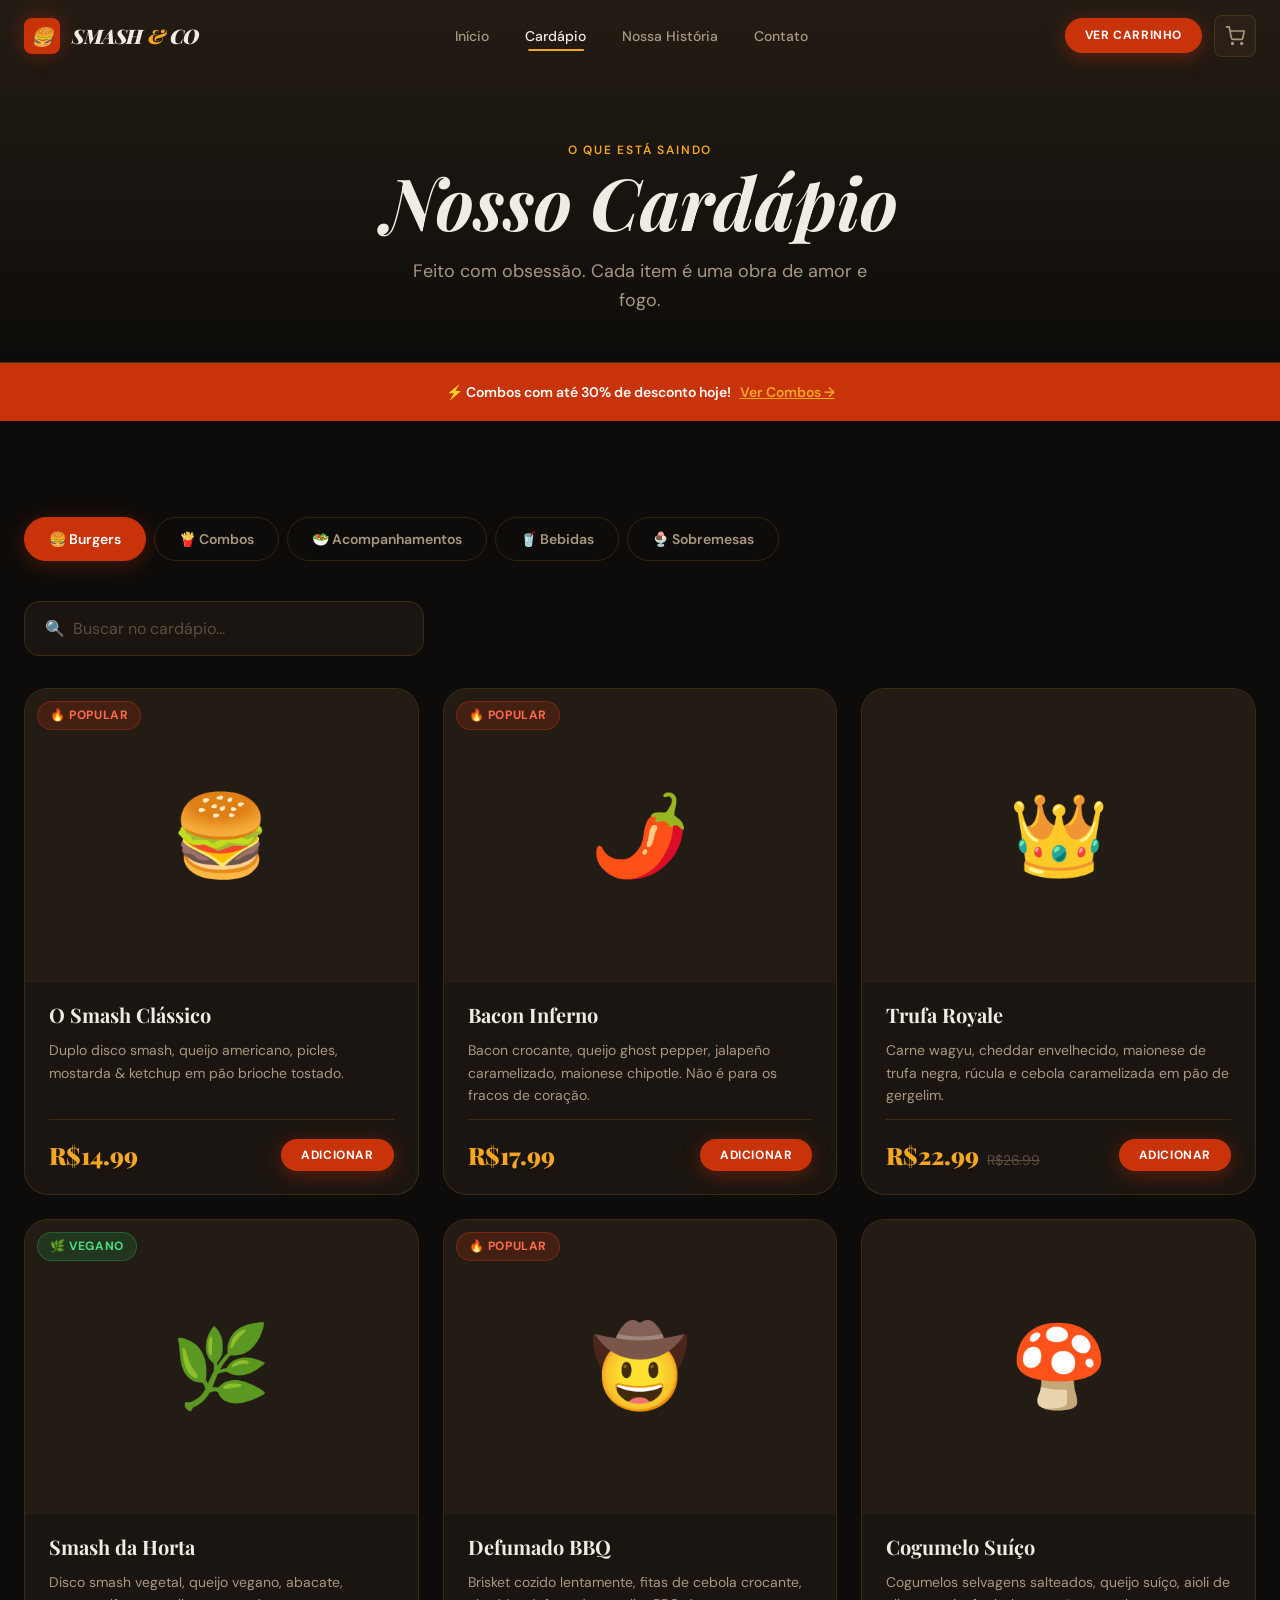
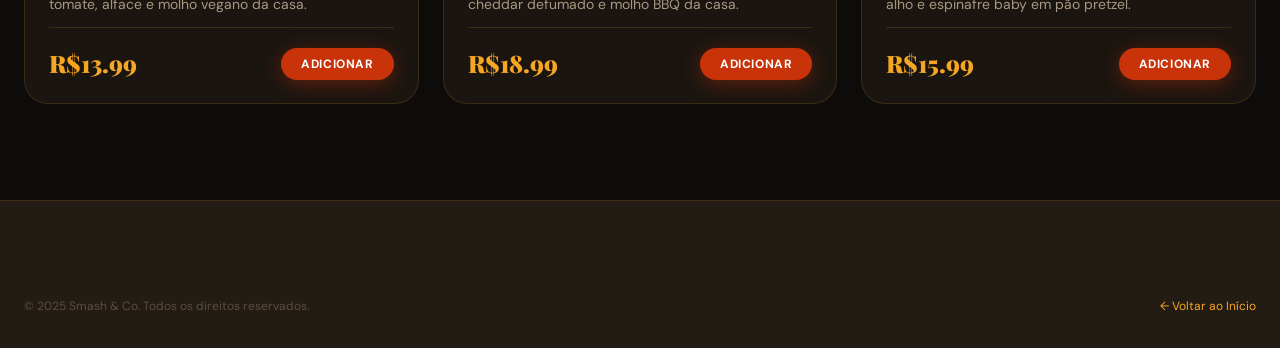
==== menu.html @ de210066 "Auto-deploy: Smash & Co Website" ====
<!DOCTYPE html>
<html lang="pt-BR">
<head>
  <meta charset="UTF-8"/>
  <meta name="viewport" content="width=device-width, initial-scale=1.0"/>
  <title>Cardápio — Smash & Co</title>
  <meta name="description" content="Explore nosso cardápio de hambúrgueres smash artesanais, combos, acompanhamentos, bebidas e sobremesas."/>
  <link rel="preconnect" href="https://fonts.googleapis.com"/>
  <link rel="preconnect" href="https://fonts.gstatic.com" crossorigin/>
  <link href="https://fonts.googleapis.com/css2?family=Playfair+Display:ital,wght@0,700;0,900;1,700;1,900&family=DM+Sans:wght@400;500;600;700&display=swap" rel="stylesheet"/>
  <link rel="stylesheet" href="css/tokens.css"/>
  <link rel="stylesheet" href="css/global.css"/>
  <link rel="stylesheet" href="css/navbar.css"/>
  <link rel="stylesheet" href="css/components.css"/>
</head>
<body>

<nav class="navbar navbar--transparent">
  <div class="container">
    <div class="navbar__inner">
      <a href="index.html" class="navbar__logo">
        <div class="navbar__logo-icon">🍔</div>
        <span>SMASH&nbsp;<em style="color:var(--color-accent);">&</em>&nbsp;CO</span>
      </a>
      <ul class="navbar__links">
        <li><a href="index.html"         class="navbar__link">Início</a></li>
        <li><a href="menu.html"          class="navbar__link active">Cardápio</a></li>
        <li><a href="pages/about.html"   class="navbar__link">Nossa História</a></li>
        <li><a href="pages/contact.html" class="navbar__link">Contato</a></li>
      </ul>
      <div class="navbar__actions">
        <a href="pages/cart.html" class="btn btn--primary btn--sm">Ver Carrinho</a>
        <button class="navbar__cart" aria-label="Carrinho" onclick="location.href='pages/cart.html'">
          <svg width="20" height="20" viewBox="0 0 24 24" fill="none" stroke="currentColor" stroke-width="2">
            <circle cx="9" cy="21" r="1"/><circle cx="20" cy="21" r="1"/>
            <path d="M1 1h4l2.68 13.39a2 2 0 0 0 2 1.61h9.72a2 2 0 0 0 2-1.61L23 6H6"/>
          </svg>
          <span class="navbar__cart-count">0</span>
        </button>
        <button class="navbar__menu-toggle" aria-label="Abrir menu"><span></span><span></span><span></span></button>
      </div>
    </div>
  </div>
</nav>
<div class="navbar__mobile-menu">
  <a href="index.html"         class="navbar__mobile-link">Início</a>
  <a href="menu.html"          class="navbar__mobile-link">Cardápio</a>
  <a href="pages/about.html"   class="navbar__mobile-link">Nossa História</a>
  <a href="pages/contact.html" class="navbar__mobile-link">Contato</a>
  <div class="navbar__mobile-cta"><a href="pages/cart.html" class="btn btn--primary btn--lg" style="width:100%;justify-content:center;">Ver Carrinho →</a></div>
</div>

<header class="page-header">
  <div class="container">
    <span class="text-label">O que está saindo</span>
    <h1 class="page-header__title">Nosso <em>Cardápio</em></h1>
    <p class="page-header__desc">Feito com obsessão. Cada item é uma obra de amor e fogo.</p>
  </div>
</header>

<div style="background:var(--color-primary);padding:var(--space-4) 0;text-align:center;">
  <div class="container">
    <span style="font-size:var(--text-sm);font-weight:600;color:#fff;">
      ⚡ Combos com até 30% de desconto hoje! &nbsp;
      <a href="#combos" style="color:var(--color-accent);text-decoration:underline;">Ver Combos →</a>
    </span>
  </div>
</div>

<main>
<section class="section">
  <div class="container">
    <div class="menu-tabs reveal" id="abas-categoria"></div>
    <div class="reveal" style="margin-bottom:var(--space-8);max-width:400px;">
      <input type="search" class="form-input" id="busca-cardapio" placeholder="🔍  Buscar no cardápio..." aria-label="Buscar item" oninput="filtrarBusca(this.value)"/>
    </div>
    <div class="grid grid-3" id="grade-cardapio"></div>
    <div id="sem-resultado" style="display:none;text-align:center;padding:var(--space-24) 0;">
      <div style="font-size:60px;margin-bottom:var(--space-4);">🔍</div>
      <h3 style="font-family:var(--font-display);font-size:var(--text-2xl);margin-bottom:var(--space-3);">Nenhum resultado encontrado</h3>
      <p style="color:var(--color-text-muted);">Tente outra busca ou explore outra categoria.</p>
    </div>
  </div>
</section>
</main>

<footer class="footer">
  <div class="container">
    <div class="footer__bottom" style="padding-block:var(--space-8);">
      <span>© 2025 Smash & Co. Todos os direitos reservados.</span>
      <a href="index.html" style="color:var(--color-accent);">← Voltar ao Início</a>
    </div>
  </div>
</footer>

<script src="js/app.js"></script>
<script>
let categoriaAtiva = "burgers";

document.addEventListener("DOMContentLoaded", () => {
  renderAbas();
  renderItens("burgers");
  const hash = window.location.hash.replace("#", "");
  if (hash && MENU_DATA.categories.find(c => c.id === hash)) setCategoria(hash);
});

function renderAbas() {
  const el = document.getElementById("abas-categoria");
  el.innerHTML = MENU_DATA.categories.map(cat => `
    <button class="menu-tab ${cat.id === categoriaAtiva ? 'active' : ''}" onclick="setCategoria('${cat.id}')" role="tab" aria-selected="${cat.id === categoriaAtiva}">
      ${cat.icon} ${cat.label}
    </button>
  `).join("");
}

function setCategoria(id) {
  categoriaAtiva = id;
  renderAbas();
  document.getElementById("busca-cardapio").value = "";
  renderItens(id);
  history.replaceState(null, null, `#${id}`);
}

function renderItens(categoria, busca = "") {
  const grade = document.getElementById("grade-cardapio");
  const vazio = document.getElementById("sem-resultado");
  let itens = MENU_DATA.items.filter(i => i.category === categoria);
  if (busca) {
    const q = busca.toLowerCase();
    itens = MENU_DATA.items.filter(i => i.name.toLowerCase().includes(q) || (i.description || "").toLowerCase().includes(q));
  }
  if (itens.length === 0) { grade.innerHTML = ""; vazio.style.display = "block"; }
  else { vazio.style.display = "none"; grade.innerHTML = itens.map(renderProductCard).join(""); document.querySelectorAll(".reveal:not(.visible)").forEach(el => setTimeout(() => el.classList.add("visible"), 50)); }
}

function filtrarBusca(valor) {
  if (valor) {
    const q = valor.toLowerCase();
    const itens = MENU_DATA.items.filter(i => i.name.toLowerCase().includes(q) || (i.description || "").toLowerCase().includes(q));
    const grade = document.getElementById("grade-cardapio");
    const vazio = document.getElementById("sem-resultado");
    if (itens.length === 0) { grade.innerHTML = ""; vazio.style.display = "block"; }
    else { vazio.style.display = "none"; grade.innerHTML = itens.map(renderProductCard).join(""); }
  } else { renderItens(categoriaAtiva); }
}
</script>
</body>
</html>
---- css/tokens.css ----
/* ============================================================
   DESIGN TOKENS — Edit here to rebrand for any food business
   ============================================================ */
:root {
  /* Brand Colors */
  --color-primary:     #C8330A;   /* Chili Red */
  --color-primary-dark:#9E2808;
  --color-accent:      #F5A623;   /* Golden Yellow */
  --color-accent-dark: #D4871A;
  --color-bg:          #0E0C0A;   /* Near Black */
  --color-bg-2:        #1A1510;   /* Card BG */
  --color-bg-3:        #231C14;   /* Section Alt */
  --color-surface:     #2A2018;   /* Elevated */
  --color-text:        #F0EBE3;   /* Warm White */
  --color-text-muted:  #A89880;
  --color-text-faint:  #5C4E3E;
  --color-border:      rgba(245,166,35,0.15);
  --color-border-hover:rgba(245,166,35,0.4);

  /* Typography */
  --font-display: 'Playfair Display', 'Georgia', serif;
  --font-body:    'DM Sans', 'Helvetica Neue', sans-serif;
  --font-mono:    'DM Mono', monospace;

  /* Scale */
  --text-xs:   0.75rem;
  --text-sm:   0.875rem;
  --text-base: 1rem;
  --text-lg:   1.125rem;
  --text-xl:   1.25rem;
  --text-2xl:  1.5rem;
  --text-3xl:  1.875rem;
  --text-4xl:  2.25rem;
  --text-5xl:  3rem;
  --text-6xl:  3.75rem;
  --text-7xl:  4.5rem;
  --text-8xl:  6rem;

  /* Spacing */
  --space-1:  0.25rem;
  --space-2:  0.5rem;
  --space-3:  0.75rem;
  --space-4:  1rem;
  --space-5:  1.25rem;
  --space-6:  1.5rem;
  --space-8:  2rem;
  --space-10: 2.5rem;
  --space-12: 3rem;
  --space-16: 4rem;
  --space-20: 5rem;
  --space-24: 6rem;
  --space-32: 8rem;

  /* Radius */
  --radius-sm:   4px;
  --radius-md:   8px;
  --radius-lg:   16px;
  --radius-xl:   24px;
  --radius-full: 9999px;

  /* Shadows */
  --shadow-glow:   0 0 40px rgba(200,51,10,0.3);
  --shadow-accent: 0 0 30px rgba(245,166,35,0.2);
  --shadow-card:   0 8px 40px rgba(0,0,0,0.5);
  --shadow-lg:     0 20px 60px rgba(0,0,0,0.6);

  /* Transitions */
  --ease-out:    cubic-bezier(0.16, 1, 0.3, 1);
  --ease-in-out: cubic-bezier(0.4, 0, 0.2, 1);
  --duration-fast:   150ms;
  --duration-base:   300ms;
  --duration-slow:   500ms;
  --duration-slower: 800ms;

  /* Layout */
  --max-width:    1280px;
  --nav-height:   72px;
  --section-pad:  var(--space-24);
}

/* ============================================================
   BUSINESS CONFIG — Change these for a different restaurant
   ============================================================
   --brand-name: "FLAME & CO";
   --brand-tagline: "Fired up since 1987";
   etc. (used via JS data-config attribute)
*/
---- css/global.css ----
/* ============================================================
   RESET & BASE
   ============================================================ */
*, *::before, *::after {
  box-sizing: border-box;
  margin: 0;
  padding: 0;
}

html {
  font-size: 16px;
  scroll-behavior: smooth;
  -webkit-font-smoothing: antialiased;
  -moz-osx-font-smoothing: grayscale;
}

body {
  font-family: var(--font-body);
  background-color: var(--color-bg);
  color: var(--color-text);
  line-height: 1.6;
  overflow-x: hidden;
}

img {
  max-width: 100%;
  height: auto;
  display: block;
}

a {
  color: inherit;
  text-decoration: none;
}

ul, ol { list-style: none; }

button {
  font-family: inherit;
  cursor: pointer;
  border: none;
  background: none;
}

input, textarea, select {
  font-family: inherit;
  font-size: inherit;
}

h1, h2, h3, h4, h5, h6 {
  font-family: var(--font-display);
  line-height: 1.1;
  font-weight: 700;
}

/* ============================================================
   TYPOGRAPHY UTILITIES
   ============================================================ */
.text-display {
  font-family: var(--font-display);
  font-style: italic;
}

.text-label {
  font-family: var(--font-body);
  font-size: var(--text-xs);
  font-weight: 600;
  letter-spacing: 0.15em;
  text-transform: uppercase;
  color: var(--color-accent);
}

.text-muted { color: var(--color-text-muted); }
.text-faint  { color: var(--color-text-faint); }
.text-primary { color: var(--color-primary); }
.text-accent  { color: var(--color-accent); }

/* ============================================================
   LAYOUT UTILITIES
   ============================================================ */
.container {
  width: 100%;
  max-width: var(--max-width);
  margin-inline: auto;
  padding-inline: var(--space-6);
}

.section {
  padding-block: var(--section-pad);
}

.section--alt {
  background-color: var(--color-bg-3);
}

.grid {
  display: grid;
  gap: var(--space-6);
}

.grid-2 { grid-template-columns: repeat(2, 1fr); }
.grid-3 { grid-template-columns: repeat(3, 1fr); }
.grid-4 { grid-template-columns: repeat(4, 1fr); }

.flex { display: flex; }
.flex-col { flex-direction: column; }
.items-center { align-items: center; }
.justify-between { justify-content: space-between; }
.justify-center { justify-content: center; }
.gap-4 { gap: var(--space-4); }
.gap-6 { gap: var(--space-6); }
.gap-8 { gap: var(--space-8); }

/* ============================================================
   BUTTONS — REUSABLE COMPONENT
   ============================================================ */
.btn {
  display: inline-flex;
  align-items: center;
  gap: var(--space-2);
  padding: var(--space-4) var(--space-8);
  border-radius: var(--radius-full);
  font-size: var(--text-sm);
  font-weight: 700;
  letter-spacing: 0.05em;
  text-transform: uppercase;
  transition: all var(--duration-base) var(--ease-out);
  position: relative;
  overflow: hidden;
  cursor: pointer;
  white-space: nowrap;
}

.btn::before {
  content: '';
  position: absolute;
  inset: 0;
  background: rgba(255,255,255,0.1);
  opacity: 0;
  transition: opacity var(--duration-fast);
}

.btn:hover::before { opacity: 1; }

.btn--primary {
  background: var(--color-primary);
  color: #fff;
  box-shadow: 0 4px 20px rgba(200,51,10,0.4);
}

.btn--primary:hover {
  background: var(--color-primary-dark);
  transform: translateY(-2px);
  box-shadow: 0 8px 30px rgba(200,51,10,0.5);
}

.btn--accent {
  background: var(--color-accent);
  color: var(--color-bg);
  box-shadow: 0 4px 20px rgba(245,166,35,0.3);
}

.btn--accent:hover {
  background: var(--color-accent-dark);
  transform: translateY(-2px);
}

.btn--outline {
  background: transparent;
  color: var(--color-text);
  border: 1.5px solid var(--color-border-hover);
}

.btn--outline:hover {
  border-color: var(--color-accent);
  color: var(--color-accent);
  transform: translateY(-2px);
}

.btn--ghost {
  background: transparent;
  color: var(--color-text-muted);
  padding-inline: var(--space-4);
}

.btn--ghost:hover { color: var(--color-text); }

.btn--sm {
  padding: var(--space-2) var(--space-5);
  font-size: var(--text-xs);
}

.btn--lg {
  padding: var(--space-5) var(--space-10);
  font-size: var(--text-base);
}

/* ============================================================
   BADGE / TAG COMPONENT
   ============================================================ */
.badge {
  display: inline-flex;
  align-items: center;
  gap: var(--space-1);
  padding: var(--space-1) var(--space-3);
  border-radius: var(--radius-full);
  font-size: var(--text-xs);
  font-weight: 700;
  letter-spacing: 0.05em;
  text-transform: uppercase;
}

.badge--hot {
  background: rgba(200,51,10,0.2);
  color: #FF6B4A;
  border: 1px solid rgba(200,51,10,0.4);
}

.badge--new {
  background: rgba(245,166,35,0.15);
  color: var(--color-accent);
  border: 1px solid rgba(245,166,35,0.3);
}

.badge--veg {
  background: rgba(34,197,94,0.15);
  color: #4ADE80;
  border: 1px solid rgba(34,197,94,0.3);
}

.badge--spicy {
  background: rgba(239,68,68,0.15);
  color: #F87171;
  border: 1px solid rgba(239,68,68,0.3);
}

/* ============================================================
   DIVIDER
   ============================================================ */
.divider {
  width: 60px;
  height: 3px;
  background: linear-gradient(90deg, var(--color-primary), var(--color-accent));
  border-radius: var(--radius-full);
  margin-block: var(--space-4);
}

.divider--center { margin-inline: auto; }

/* ============================================================
   SECTION HEADER UTILITY
   ============================================================ */
.section-header {
  margin-bottom: var(--space-12);
}

.section-header--center {
  text-align: center;
}

.section-header--center .divider { margin-inline: auto; }

.section-title {
  font-size: clamp(var(--text-3xl), 5vw, var(--text-5xl));
  color: var(--color-text);
  margin-bottom: var(--space-4);
}

.section-subtitle {
  font-size: var(--text-lg);
  color: var(--color-text-muted);
  max-width: 560px;
  line-height: 1.7;
}

.section-header--center .section-subtitle { margin-inline: auto; }

/* ============================================================
   CARD BASE — Extended in components
   ============================================================ */
.card {
  background: var(--color-bg-2);
  border: 1px solid var(--color-border);
  border-radius: var(--radius-xl);
  overflow: hidden;
  transition: all var(--duration-base) var(--ease-out);
}

.card:hover {
  border-color: var(--color-border-hover);
  box-shadow: var(--shadow-card);
  transform: translateY(-4px);
}

/* ============================================================
   NOISE TEXTURE OVERLAY
   ============================================================ */
.noise-overlay {
  position: relative;
}

.noise-overlay::after {
  content: '';
  position: absolute;
  inset: 0;
  opacity: 0.04;
  pointer-events: none;
  background-image: url("data:image/svg+xml,%3Csvg viewBox='0 0 256 256' xmlns='http://www.w3.org/2000/svg'%3E%3Cfilter id='n'%3E%3CfeTurbulence type='fractalNoise' baseFrequency='0.9' numOctaves='4'/%3E%3C/filter%3E%3Crect width='100%25' height='100%25' filter='url(%23n)'/%3E%3C/svg%3E");
  background-size: 256px;
}

/* ============================================================
   SCROLL ANIMATIONS
   ============================================================ */
.reveal {
  opacity: 0;
  transform: translateY(30px);
  transition: opacity var(--duration-slower) var(--ease-out),
              transform var(--duration-slower) var(--ease-out);
}

.reveal.visible {
  opacity: 1;
  transform: translateY(0);
}

.reveal-delay-1 { transition-delay: 100ms; }
.reveal-delay-2 { transition-delay: 200ms; }
.reveal-delay-3 { transition-delay: 300ms; }
.reveal-delay-4 { transition-delay: 400ms; }
.reveal-delay-5 { transition-delay: 500ms; }

/* ============================================================
   CUSTOM SCROLLBAR
   ============================================================ */
::-webkit-scrollbar { width: 6px; }
::-webkit-scrollbar-track { background: var(--color-bg); }
::-webkit-scrollbar-thumb {
  background: var(--color-primary);
  border-radius: 3px;
}

/* ============================================================
   SELECTION
   ============================================================ */
::selection {
  background: var(--color-primary);
  color: #fff;
}

/* ============================================================
   RESPONSIVE BREAKPOINTS
   ============================================================ */
@media (max-width: 1024px) {
  .grid-4 { grid-template-columns: repeat(2, 1fr); }
  .grid-3 { grid-template-columns: repeat(2, 1fr); }
}

@media (max-width: 768px) {
  :root { --section-pad: var(--space-16); }
  .grid-4,
  .grid-3,
  .grid-2 { grid-template-columns: 1fr; }
  .container { padding-inline: var(--space-4); }
}
---- css/navbar.css ----
/* ============================================================
   NAVBAR COMPONENT
   Reusable across all pages. Sticky with scroll effect.
   ============================================================ */

.navbar {
  position: fixed;
  top: 0;
  left: 0;
  right: 0;
  z-index: 1000;
  height: var(--nav-height);
  display: flex;
  align-items: center;
  transition: all var(--duration-base) var(--ease-out);
}

/* Transparent on top */
.navbar--transparent {
  background: transparent;
  border-bottom: 1px solid transparent;
}

/* Scrolled state */
.navbar--scrolled {
  background: rgba(14, 12, 10, 0.92);
  backdrop-filter: blur(20px);
  -webkit-backdrop-filter: blur(20px);
  border-bottom: 1px solid var(--color-border);
  box-shadow: 0 4px 30px rgba(0,0,0,0.3);
}

.navbar__inner {
  display: flex;
  align-items: center;
  justify-content: space-between;
  width: 100%;
}

/* Logo */
.navbar__logo {
  display: flex;
  align-items: center;
  gap: var(--space-3);
  font-family: var(--font-display);
  font-size: var(--text-xl);
  font-weight: 900;
  font-style: italic;
  letter-spacing: -0.02em;
  color: var(--color-text);
  transition: color var(--duration-fast);
}

.navbar__logo:hover { color: var(--color-accent); }

.navbar__logo-icon {
  width: 36px;
  height: 36px;
  background: var(--color-primary);
  border-radius: var(--radius-md);
  display: flex;
  align-items: center;
  justify-content: center;
  font-size: var(--text-lg);
  line-height: 1;
  box-shadow: 0 0 20px rgba(200,51,10,0.4);
}

/* Nav Links */
.navbar__links {
  display: flex;
  align-items: center;
  gap: var(--space-1);
}

.navbar__link {
  font-size: var(--text-sm);
  font-weight: 500;
  color: var(--color-text-muted);
  padding: var(--space-2) var(--space-4);
  border-radius: var(--radius-md);
  transition: all var(--duration-fast);
  position: relative;
}

.navbar__link::after {
  content: '';
  position: absolute;
  bottom: 2px;
  left: 50%;
  width: 0;
  height: 2px;
  background: var(--color-accent);
  border-radius: var(--radius-full);
  transform: translateX(-50%);
  transition: width var(--duration-base) var(--ease-out);
}

.navbar__link:hover,
.navbar__link.active {
  color: var(--color-text);
}

.navbar__link:hover::after,
.navbar__link.active::after {
  width: 60%;
}

/* Right Actions */
.navbar__actions {
  display: flex;
  align-items: center;
  gap: var(--space-3);
}

/* Cart Icon */
.navbar__cart {
  position: relative;
  width: 42px;
  height: 42px;
  border-radius: var(--radius-md);
  background: var(--color-surface);
  border: 1px solid var(--color-border);
  display: flex;
  align-items: center;
  justify-content: center;
  color: var(--color-text-muted);
  transition: all var(--duration-fast);
  cursor: pointer;
}

.navbar__cart:hover {
  border-color: var(--color-accent);
  color: var(--color-accent);
}

.navbar__cart-count {
  position: absolute;
  top: -6px;
  right: -6px;
  width: 18px;
  height: 18px;
  background: var(--color-primary);
  color: #fff;
  font-size: 10px;
  font-weight: 700;
  border-radius: var(--radius-full);
  display: flex;
  align-items: center;
  justify-content: center;
  border: 2px solid var(--color-bg);
  opacity: 0;
  transform: scale(0);
  transition: all var(--duration-base) var(--ease-out);
}

.navbar__cart-count.has-items {
  opacity: 1;
  transform: scale(1);
}

/* Hamburger Menu (Mobile) */
.navbar__menu-toggle {
  display: none;
  flex-direction: column;
  gap: 5px;
  width: 42px;
  height: 42px;
  align-items: center;
  justify-content: center;
  border-radius: var(--radius-md);
  background: var(--color-surface);
  border: 1px solid var(--color-border);
  cursor: pointer;
  transition: all var(--duration-fast);
}

.navbar__menu-toggle:hover { border-color: var(--color-accent); }

.navbar__menu-toggle span {
  display: block;
  width: 20px;
  height: 2px;
  background: var(--color-text);
  border-radius: 1px;
  transition: all var(--duration-base) var(--ease-out);
}

/* Hamburger → X */
.navbar__menu-toggle.open span:nth-child(1) {
  transform: translateY(7px) rotate(45deg);
}
.navbar__menu-toggle.open span:nth-child(2) { opacity: 0; }
.navbar__menu-toggle.open span:nth-child(3) {
  transform: translateY(-7px) rotate(-45deg);
}

/* Mobile Drawer */
.navbar__mobile-menu {
  position: fixed;
  top: var(--nav-height);
  left: 0;
  right: 0;
  bottom: 0;
  background: var(--color-bg);
  display: flex;
  flex-direction: column;
  padding: var(--space-8);
  gap: var(--space-2);
  transform: translateX(100%);
  transition: transform var(--duration-slow) var(--ease-out);
  z-index: 999;
  border-top: 1px solid var(--color-border);
}

.navbar__mobile-menu.open { transform: translateX(0); }

.navbar__mobile-link {
  font-family: var(--font-display);
  font-size: var(--text-3xl);
  font-style: italic;
  color: var(--color-text-muted);
  padding: var(--space-4) 0;
  border-bottom: 1px solid var(--color-border);
  transition: color var(--duration-fast);
}

.navbar__mobile-link:hover { color: var(--color-accent); }

.navbar__mobile-cta {
  margin-top: var(--space-8);
}

/* ============================================================
   RESPONSIVE
   ============================================================ */
@media (max-width: 900px) {
  .navbar__links { display: none; }
  .navbar__menu-toggle { display: flex; }
}

@media (max-width: 640px) {
  .navbar__actions .btn { display: none; }
}
---- css/components.css ----
/* ============================================================
   HERO SECTION
   ============================================================ */
.hero {
  min-height: 100vh;
  display: flex;
  align-items: center;
  position: relative;
  overflow: hidden;
  padding-top: var(--nav-height);
}

.hero__bg {
  position: absolute;
  inset: 0;
  background:
    radial-gradient(ellipse 60% 70% at 70% 50%, rgba(200,51,10,0.18) 0%, transparent 60%),
    radial-gradient(ellipse 40% 50% at 30% 80%, rgba(245,166,35,0.08) 0%, transparent 50%),
    var(--color-bg);
}

.hero__bg-pattern {
  position: absolute;
  inset: 0;
  background-image:
    linear-gradient(var(--color-border) 1px, transparent 1px),
    linear-gradient(90deg, var(--color-border) 1px, transparent 1px);
  background-size: 60px 60px;
  opacity: 0.3;
  mask-image: radial-gradient(ellipse at center, black 0%, transparent 70%);
}

.hero__content {
  position: relative;
  z-index: 2;
  max-width: 700px;
}

.hero__eyebrow {
  display: flex;
  align-items: center;
  gap: var(--space-3);
  margin-bottom: var(--space-6);
  opacity: 0;
  animation: fadeSlideUp 0.8s var(--ease-out) 0.1s forwards;
}

.hero__eyebrow-line {
  width: 40px;
  height: 2px;
  background: var(--color-accent);
}

.hero__title {
  font-size: clamp(var(--text-5xl), 9vw, var(--text-8xl));
  line-height: 1;
  letter-spacing: -0.02em;
  margin-bottom: var(--space-6);
  opacity: 0;
  animation: fadeSlideUp 0.8s var(--ease-out) 0.2s forwards;
}

.hero__title em {
  font-style: italic;
  color: var(--color-primary);
  display: block;
}

.hero__title span {
  display: block;
  color: var(--color-accent);
  -webkit-text-stroke: 1px var(--color-accent);
  color: transparent;
}

.hero__desc {
  font-size: var(--text-lg);
  color: var(--color-text-muted);
  max-width: 480px;
  line-height: 1.8;
  margin-bottom: var(--space-10);
  opacity: 0;
  animation: fadeSlideUp 0.8s var(--ease-out) 0.3s forwards;
}

.hero__actions {
  display: flex;
  flex-wrap: wrap;
  gap: var(--space-4);
  opacity: 0;
  animation: fadeSlideUp 0.8s var(--ease-out) 0.4s forwards;
}

.hero__stats {
  display: flex;
  gap: var(--space-10);
  margin-top: var(--space-16);
  padding-top: var(--space-10);
  border-top: 1px solid var(--color-border);
  opacity: 0;
  animation: fadeSlideUp 0.8s var(--ease-out) 0.5s forwards;
}

.hero__stat-number {
  font-family: var(--font-display);
  font-size: var(--text-4xl);
  font-weight: 900;
  color: var(--color-text);
  line-height: 1;
}

.hero__stat-number em { color: var(--color-accent); }

.hero__stat-label {
  font-size: var(--text-xs);
  color: var(--color-text-muted);
  text-transform: uppercase;
  letter-spacing: 0.1em;
  margin-top: var(--space-1);
}

/* Hero Image Area */
.hero__visual {
  position: absolute;
  right: -5%;
  top: 50%;
  transform: translateY(-50%);
  width: 55%;
  max-width: 700px;
  z-index: 1;
  opacity: 0;
  animation: heroImageIn 1.2s var(--ease-out) 0.3s forwards;
}

.hero__burger-img {
  width: 100%;
  border-radius: var(--radius-xl);
  filter: drop-shadow(0 40px 80px rgba(200,51,10,0.4));
}

.hero__float-card {
  position: absolute;
  background: rgba(26,21,16,0.9);
  backdrop-filter: blur(10px);
  border: 1px solid var(--color-border-hover);
  border-radius: var(--radius-lg);
  padding: var(--space-4) var(--space-5);
  animation: float 3s ease-in-out infinite;
}

.hero__float-card--offer {
  top: 15%;
  left: -8%;
  animation-delay: 0s;
}

.hero__float-card--rating {
  bottom: 20%;
  left: -5%;
  animation-delay: 1.5s;
}

.hero__float-card-label {
  font-size: var(--text-xs);
  color: var(--color-text-muted);
  margin-bottom: var(--space-1);
}

.hero__float-card-value {
  font-family: var(--font-display);
  font-size: var(--text-xl);
  font-weight: 700;
  color: var(--color-accent);
}

/* Scroll indicator */
.hero__scroll {
  position: absolute;
  bottom: var(--space-8);
  left: 50%;
  transform: translateX(-50%);
  display: flex;
  flex-direction: column;
  align-items: center;
  gap: var(--space-2);
  color: var(--color-text-faint);
  font-size: var(--text-xs);
  letter-spacing: 0.1em;
  text-transform: uppercase;
  animation: bounce 2s ease-in-out infinite;
}

.hero__scroll svg {
  width: 24px;
  height: 24px;
}

/* ============================================================
   FEATURED STRIP (below hero)
   ============================================================ */
.featured-strip {
  background: var(--color-surface);
  border-block: 1px solid var(--color-border);
  padding-block: var(--space-5);
  overflow: hidden;
}

.featured-strip__track {
  display: flex;
  gap: var(--space-12);
  animation: marquee 20s linear infinite;
  width: max-content;
}

.featured-strip__item {
  display: flex;
  align-items: center;
  gap: var(--space-3);
  color: var(--color-text-muted);
  font-size: var(--text-sm);
  font-weight: 500;
  white-space: nowrap;
}

.featured-strip__dot {
  width: 6px;
  height: 6px;
  background: var(--color-accent);
  border-radius: var(--radius-full);
}

/* ============================================================
   MENU SECTION
   ============================================================ */
.menu-tabs {
  display: flex;
  gap: var(--space-2);
  flex-wrap: wrap;
  margin-bottom: var(--space-10);
}

.menu-tab {
  padding: var(--space-3) var(--space-6);
  border-radius: var(--radius-full);
  font-size: var(--text-sm);
  font-weight: 600;
  color: var(--color-text-muted);
  border: 1.5px solid var(--color-border);
  background: transparent;
  transition: all var(--duration-base) var(--ease-out);
  cursor: pointer;
}

.menu-tab:hover {
  border-color: var(--color-border-hover);
  color: var(--color-text);
}

.menu-tab.active {
  background: var(--color-primary);
  border-color: var(--color-primary);
  color: #fff;
  box-shadow: 0 4px 20px rgba(200,51,10,0.3);
}

/* Product Card */
.product-card {
  background: var(--color-bg-2);
  border: 1px solid var(--color-border);
  border-radius: var(--radius-xl);
  overflow: hidden;
  transition: all var(--duration-base) var(--ease-out);
  display: flex;
  flex-direction: column;
  cursor: pointer;
}

.product-card:hover {
  border-color: var(--color-border-hover);
  transform: translateY(-6px);
  box-shadow: var(--shadow-card);
}

.product-card__img-wrap {
  position: relative;
  aspect-ratio: 4/3;
  overflow: hidden;
  background: var(--color-bg-3);
}

.product-card__img {
  width: 100%;
  height: 100%;
  object-fit: cover;
  transition: transform var(--duration-slow) var(--ease-out);
}

.product-card:hover .product-card__img {
  transform: scale(1.08);
}

.product-card__badges {
  position: absolute;
  top: var(--space-3);
  left: var(--space-3);
  display: flex;
  flex-wrap: wrap;
  gap: var(--space-2);
}

.product-card__quick-add {
  position: absolute;
  bottom: var(--space-3);
  right: var(--space-3);
  width: 40px;
  height: 40px;
  background: var(--color-primary);
  color: #fff;
  border-radius: var(--radius-full);
  display: flex;
  align-items: center;
  justify-content: center;
  opacity: 0;
  transform: scale(0.8) translateY(8px);
  transition: all var(--duration-base) var(--ease-out);
  box-shadow: var(--shadow-glow);
}

.product-card:hover .product-card__quick-add {
  opacity: 1;
  transform: scale(1) translateY(0);
}

.product-card__body {
  padding: var(--space-5) var(--space-6);
  display: flex;
  flex-direction: column;
  gap: var(--space-3);
  flex: 1;
}

.product-card__name {
  font-family: var(--font-display);
  font-size: var(--text-xl);
  font-weight: 700;
  line-height: 1.2;
}

.product-card__desc {
  font-size: var(--text-sm);
  color: var(--color-text-muted);
  line-height: 1.6;
  flex: 1;
}

.product-card__footer {
  display: flex;
  align-items: center;
  justify-content: space-between;
  margin-top: auto;
  padding-top: var(--space-4);
  border-top: 1px solid var(--color-border);
}

.product-card__price {
  font-family: var(--font-display);
  font-size: var(--text-2xl);
  font-weight: 900;
  color: var(--color-accent);
}

.product-card__price-old {
  font-size: var(--text-sm);
  color: var(--color-text-faint);
  text-decoration: line-through;
  margin-left: var(--space-1);
}

/* Menu Category Label */
.menu-category-label {
  grid-column: 1 / -1;
  display: flex;
  align-items: center;
  gap: var(--space-4);
  margin-top: var(--space-8);
  margin-bottom: var(--space-2);
  font-family: var(--font-display);
  font-size: var(--text-2xl);
  font-style: italic;
  color: var(--color-text-muted);
}

.menu-category-label::after {
  content: '';
  flex: 1;
  height: 1px;
  background: var(--color-border);
}

/* ============================================================
   PROMO BANNER
   ============================================================ */
.promo-banner {
  background: linear-gradient(135deg, var(--color-primary) 0%, #8B1A05 100%);
  border-radius: var(--radius-xl);
  padding: var(--space-10) var(--space-12);
  display: grid;
  grid-template-columns: 1fr auto;
  gap: var(--space-8);
  align-items: center;
  position: relative;
  overflow: hidden;
}

.promo-banner::before {
  content: '';
  position: absolute;
  top: -50%;
  right: -10%;
  width: 400px;
  height: 400px;
  background: rgba(245,166,35,0.1);
  border-radius: 50%;
}

.promo-banner__eyebrow {
  color: rgba(255,255,255,0.7);
  margin-bottom: var(--space-3);
}

.promo-banner__title {
  font-size: clamp(var(--text-2xl), 4vw, var(--text-4xl));
  color: #fff;
  margin-bottom: var(--space-3);
}

.promo-banner__timer {
  display: flex;
  gap: var(--space-4);
  margin-bottom: var(--space-6);
}

.promo-timer-unit {
  text-align: center;
  background: rgba(0,0,0,0.2);
  border-radius: var(--radius-md);
  padding: var(--space-2) var(--space-4);
  min-width: 60px;
}

.promo-timer-unit__num {
  font-family: var(--font-display);
  font-size: var(--text-3xl);
  font-weight: 900;
  color: var(--color-accent);
  line-height: 1;
}

.promo-timer-unit__label {
  font-size: var(--text-xs);
  color: rgba(255,255,255,0.6);
  text-transform: uppercase;
  letter-spacing: 0.05em;
}

.promo-banner__visual {
  font-size: 120px;
  line-height: 1;
  filter: drop-shadow(0 10px 30px rgba(0,0,0,0.3));
}

/* ============================================================
   PRODUCT DETAIL PAGE
   ============================================================ */
.product-detail {
  padding-top: calc(var(--nav-height) + var(--space-12));
  padding-bottom: var(--space-24);
}

.product-detail__grid {
  display: grid;
  grid-template-columns: 1fr 1fr;
  gap: var(--space-16);
  align-items: start;
}

.product-detail__img-wrap {
  position: relative;
  border-radius: var(--radius-xl);
  overflow: hidden;
  aspect-ratio: 1;
  background: var(--color-bg-3);
}

.product-detail__img {
  width: 100%;
  height: 100%;
  object-fit: cover;
}

.product-detail__img-wrap::after {
  content: '';
  position: absolute;
  inset: 0;
  background: radial-gradient(ellipse at bottom, rgba(200,51,10,0.2), transparent 60%);
  pointer-events: none;
}

.product-detail__info {
  position: sticky;
  top: calc(var(--nav-height) + var(--space-8));
}

.product-detail__name {
  font-size: clamp(var(--text-3xl), 4vw, var(--text-5xl));
  margin-bottom: var(--space-4);
}

.product-detail__price-row {
  display: flex;
  align-items: baseline;
  gap: var(--space-4);
  margin-bottom: var(--space-6);
}

.product-detail__price {
  font-family: var(--font-display);
  font-size: var(--text-4xl);
  font-weight: 900;
  color: var(--color-accent);
}

.product-detail__desc {
  color: var(--color-text-muted);
  line-height: 1.8;
  margin-bottom: var(--space-8);
  font-size: var(--text-lg);
}

/* Customizer */
.product-customizer {
  background: var(--color-bg-2);
  border: 1px solid var(--color-border);
  border-radius: var(--radius-xl);
  padding: var(--space-6);
  margin-bottom: var(--space-8);
}

.product-customizer__title {
  font-size: var(--text-lg);
  font-weight: 600;
  margin-bottom: var(--space-4);
  color: var(--color-text-muted);
}

.product-option {
  display: flex;
  align-items: center;
  gap: var(--space-3);
  padding: var(--space-3) var(--space-4);
  border-radius: var(--radius-lg);
  border: 1.5px solid var(--color-border);
  cursor: pointer;
  transition: all var(--duration-fast);
  margin-bottom: var(--space-2);
}

.product-option:hover { border-color: var(--color-border-hover); }
.product-option.selected {
  border-color: var(--color-accent);
  background: rgba(245,166,35,0.05);
}

.product-option__dot {
  width: 18px;
  height: 18px;
  border-radius: var(--radius-full);
  border: 2px solid currentColor;
  color: var(--color-text-faint);
  transition: all var(--duration-fast);
  position: relative;
}

.product-option.selected .product-option__dot {
  color: var(--color-accent);
  background: var(--color-accent);
  border-color: var(--color-accent);
}

.product-option.selected .product-option__dot::after {
  content: '';
  position: absolute;
  inset: 3px;
  background: var(--color-bg-2);
  border-radius: var(--radius-full);
}

/* Quantity Selector */
.qty-selector {
  display: flex;
  align-items: center;
  gap: 0;
  background: var(--color-bg-3);
  border: 1px solid var(--color-border);
  border-radius: var(--radius-full);
  overflow: hidden;
}

.qty-selector__btn {
  width: 44px;
  height: 44px;
  font-size: var(--text-xl);
  color: var(--color-text);
  display: flex;
  align-items: center;
  justify-content: center;
  transition: background var(--duration-fast);
  cursor: pointer;
}

.qty-selector__btn:hover { background: var(--color-surface); }

.qty-selector__val {
  width: 50px;
  text-align: center;
  font-weight: 700;
  font-size: var(--text-base);
}

/* ============================================================
   ABOUT SECTION
   ============================================================ */
.about-grid {
  display: grid;
  grid-template-columns: 1fr 1fr;
  gap: var(--space-20);
  align-items: center;
}

.about__img-stack {
  position: relative;
}

.about__img-main {
  border-radius: var(--radius-xl);
  width: 80%;
  box-shadow: var(--shadow-lg);
}

.about__img-accent {
  position: absolute;
  bottom: -var(--space-8);
  right: 0;
  width: 55%;
  border-radius: var(--radius-xl);
  border: 4px solid var(--color-bg);
  box-shadow: var(--shadow-lg);
}

.about__badge {
  position: absolute;
  top: var(--space-6);
  right: var(--space-4);
  width: 100px;
  height: 100px;
  background: var(--color-primary);
  border-radius: 50%;
  display: flex;
  flex-direction: column;
  align-items: center;
  justify-content: center;
  animation: spin 10s linear infinite;
}

.about__values {
  margin-top: var(--space-10);
  display: grid;
  grid-template-columns: 1fr 1fr;
  gap: var(--space-4);
}

.about__value-card {
  background: var(--color-bg-2);
  border: 1px solid var(--color-border);
  border-radius: var(--radius-lg);
  padding: var(--space-5);
}

.about__value-icon {
  font-size: var(--text-2xl);
  margin-bottom: var(--space-3);
}

.about__value-title {
  font-size: var(--text-base);
  font-weight: 700;
  margin-bottom: var(--space-2);
}

.about__value-desc {
  font-size: var(--text-sm);
  color: var(--color-text-muted);
  line-height: 1.6;
}

/* Team */
.team-card {
  text-align: center;
}

.team-card__img-wrap {
  width: 120px;
  height: 120px;
  border-radius: 50%;
  overflow: hidden;
  background: var(--color-bg-3);
  margin: 0 auto var(--space-4);
  border: 3px solid var(--color-border);
  transition: border-color var(--duration-base);
}

.team-card:hover .team-card__img-wrap { border-color: var(--color-accent); }

.team-card__name {
  font-family: var(--font-display);
  font-size: var(--text-xl);
  margin-bottom: var(--space-1);
}

.team-card__role {
  font-size: var(--text-sm);
  color: var(--color-accent);
  text-transform: uppercase;
  letter-spacing: 0.05em;
}

/* ============================================================
   TESTIMONIALS
   ============================================================ */
.testimonial-card {
  background: var(--color-bg-2);
  border: 1px solid var(--color-border);
  border-radius: var(--radius-xl);
  padding: var(--space-8);
  position: relative;
}

.testimonial-card::before {
  content: '"';
  position: absolute;
  top: var(--space-4);
  right: var(--space-6);
  font-family: var(--font-display);
  font-size: 80px;
  color: var(--color-border-hover);
  line-height: 1;
}

.testimonial-card__stars {
  color: var(--color-accent);
  font-size: var(--text-sm);
  margin-bottom: var(--space-4);
}

.testimonial-card__text {
  font-size: var(--text-lg);
  line-height: 1.7;
  color: var(--color-text);
  margin-bottom: var(--space-6);
  font-style: italic;
}

.testimonial-card__author {
  display: flex;
  align-items: center;
  gap: var(--space-3);
}

.testimonial-card__avatar {
  width: 48px;
  height: 48px;
  border-radius: 50%;
  background: var(--color-surface);
  overflow: hidden;
}

.testimonial-card__name {
  font-weight: 700;
  font-size: var(--text-sm);
}

.testimonial-card__meta {
  font-size: var(--text-xs);
  color: var(--color-text-muted);
}

/* ============================================================
   CONTACT SECTION
   ============================================================ */
.contact-grid {
  display: grid;
  grid-template-columns: 1fr 1fr;
  gap: var(--space-16);
}

.contact-form {
  display: flex;
  flex-direction: column;
  gap: var(--space-4);
}

.form-group {
  display: flex;
  flex-direction: column;
  gap: var(--space-2);
}

.form-label {
  font-size: var(--text-xs);
  font-weight: 700;
  letter-spacing: 0.1em;
  text-transform: uppercase;
  color: var(--color-text-muted);
}

.form-input {
  background: var(--color-bg-2);
  border: 1.5px solid var(--color-border);
  border-radius: var(--radius-lg);
  padding: var(--space-4) var(--space-5);
  color: var(--color-text);
  font-size: var(--text-base);
  transition: all var(--duration-fast);
  outline: none;
  width: 100%;
}

.form-input:focus {
  border-color: var(--color-accent);
  box-shadow: 0 0 0 3px rgba(245,166,35,0.1);
}

.form-input::placeholder { color: var(--color-text-faint); }

textarea.form-input {
  min-height: 140px;
  resize: vertical;
}

.contact-info {
  display: flex;
  flex-direction: column;
  gap: var(--space-8);
}

.contact-info-item {
  display: flex;
  gap: var(--space-5);
}

.contact-info-icon {
  width: 48px;
  height: 48px;
  background: rgba(200,51,10,0.15);
  border: 1px solid rgba(200,51,10,0.3);
  border-radius: var(--radius-md);
  display: flex;
  align-items: center;
  justify-content: center;
  font-size: var(--text-xl);
  flex-shrink: 0;
}

.contact-info-label {
  font-size: var(--text-xs);
  text-transform: uppercase;
  letter-spacing: 0.1em;
  color: var(--color-text-muted);
  margin-bottom: var(--space-1);
}

.contact-info-value {
  font-weight: 600;
  font-size: var(--text-lg);
}

.map-container {
  border-radius: var(--radius-xl);
  overflow: hidden;
  border: 1px solid var(--color-border);
  margin-top: var(--space-8);
  height: 200px;
  background: var(--color-bg-3);
  display: flex;
  align-items: center;
  justify-content: center;
  color: var(--color-text-muted);
  font-size: var(--text-sm);
  position: relative;
}

/* ============================================================
   CART / ORDER FLOW
   ============================================================ */
.cart-page {
  padding-top: calc(var(--nav-height) + var(--space-12));
  padding-bottom: var(--space-24);
  min-height: 100vh;
}

.cart-grid {
  display: grid;
  grid-template-columns: 1fr 380px;
  gap: var(--space-8);
  align-items: start;
}

.cart-items {
  display: flex;
  flex-direction: column;
  gap: var(--space-4);
}

.cart-item {
  display: flex;
  gap: var(--space-5);
  background: var(--color-bg-2);
  border: 1px solid var(--color-border);
  border-radius: var(--radius-xl);
  padding: var(--space-5);
  align-items: center;
  transition: border-color var(--duration-fast);
}

.cart-item:hover { border-color: var(--color-border-hover); }

.cart-item__img {
  width: 100px;
  height: 100px;
  object-fit: cover;
  border-radius: var(--radius-lg);
  background: var(--color-bg-3);
  flex-shrink: 0;
}

.cart-item__info { flex: 1; }

.cart-item__name {
  font-family: var(--font-display);
  font-size: var(--text-xl);
  margin-bottom: var(--space-2);
}

.cart-item__options {
  font-size: var(--text-sm);
  color: var(--color-text-muted);
  margin-bottom: var(--space-3);
}

.cart-item__price {
  font-weight: 700;
  color: var(--color-accent);
  font-size: var(--text-lg);
}

.cart-item__remove {
  color: var(--color-text-faint);
  font-size: var(--text-xl);
  line-height: 1;
  cursor: pointer;
  padding: var(--space-2);
  border-radius: var(--radius-md);
  transition: all var(--duration-fast);
}

.cart-item__remove:hover {
  color: var(--color-primary);
  background: rgba(200,51,10,0.1);
}

/* Order Summary */
.order-summary {
  background: var(--color-bg-2);
  border: 1px solid var(--color-border);
  border-radius: var(--radius-xl);
  padding: var(--space-8);
  position: sticky;
  top: calc(var(--nav-height) + var(--space-4));
}

.order-summary__title {
  font-family: var(--font-display);
  font-size: var(--text-2xl);
  margin-bottom: var(--space-6);
}

.order-summary__line {
  display: flex;
  justify-content: space-between;
  font-size: var(--text-sm);
  color: var(--color-text-muted);
  margin-bottom: var(--space-3);
}

.order-summary__line--total {
  font-size: var(--text-xl);
  font-weight: 700;
  color: var(--color-text);
  padding-top: var(--space-4);
  border-top: 1px solid var(--color-border);
  margin-top: var(--space-2);
}

.order-summary__line--total span:last-child {
  color: var(--color-accent);
}

.promo-input {
  display: flex;
  gap: var(--space-2);
  margin-block: var(--space-6);
}

.promo-input .form-input {
  flex: 1;
  padding-block: var(--space-3);
}

/* Empty Cart */
.cart-empty {
  text-align: center;
  padding: var(--space-24) 0;
}

.cart-empty__icon {
  font-size: 80px;
  margin-bottom: var(--space-6);
}

.cart-empty__title {
  font-family: var(--font-display);
  font-size: var(--text-3xl);
  margin-bottom: var(--space-3);
}

.cart-empty__desc {
  color: var(--color-text-muted);
  margin-bottom: var(--space-8);
}

/* ============================================================
   FOOTER
   ============================================================ */
.footer {
  background: var(--color-bg-3);
  border-top: 1px solid var(--color-border);
  padding-top: var(--space-16);
}

.footer__main {
  display: grid;
  grid-template-columns: 2fr 1fr 1fr 1fr;
  gap: var(--space-12);
  padding-bottom: var(--space-12);
  border-bottom: 1px solid var(--color-border);
}

.footer__brand-logo {
  font-family: var(--font-display);
  font-size: var(--text-2xl);
  font-weight: 900;
  font-style: italic;
  color: var(--color-text);
  margin-bottom: var(--space-4);
}

.footer__brand-desc {
  color: var(--color-text-muted);
  font-size: var(--text-sm);
  line-height: 1.7;
  max-width: 280px;
  margin-bottom: var(--space-6);
}

.footer__socials {
  display: flex;
  gap: var(--space-3);
}

.footer__social {
  width: 40px;
  height: 40px;
  background: var(--color-surface);
  border: 1px solid var(--color-border);
  border-radius: var(--radius-md);
  display: flex;
  align-items: center;
  justify-content: center;
  color: var(--color-text-muted);
  font-size: var(--text-sm);
  transition: all var(--duration-fast);
}

.footer__social:hover {
  border-color: var(--color-accent);
  color: var(--color-accent);
  transform: translateY(-2px);
}

.footer__col-title {
  font-size: var(--text-sm);
  font-weight: 700;
  text-transform: uppercase;
  letter-spacing: 0.1em;
  color: var(--color-text);
  margin-bottom: var(--space-5);
}

.footer__links {
  display: flex;
  flex-direction: column;
  gap: var(--space-3);
}

.footer__link {
  font-size: var(--text-sm);
  color: var(--color-text-muted);
  transition: color var(--duration-fast);
}

.footer__link:hover { color: var(--color-accent); }

.footer__bottom {
  display: flex;
  justify-content: space-between;
  align-items: center;
  padding-block: var(--space-6);
  font-size: var(--text-xs);
  color: var(--color-text-faint);
}

/* ============================================================
   NEWSLETTER CTA
   ============================================================ */
.newsletter-cta {
  background: linear-gradient(135deg, rgba(200,51,10,0.1), rgba(245,166,35,0.05));
  border: 1px solid var(--color-border-hover);
  border-radius: var(--radius-xl);
  padding: var(--space-12);
  text-align: center;
}

.newsletter-cta__title {
  font-size: clamp(var(--text-2xl), 3vw, var(--text-4xl));
  margin-bottom: var(--space-3);
}

.newsletter-cta__desc {
  color: var(--color-text-muted);
  margin-bottom: var(--space-8);
}

.newsletter-cta__form {
  display: flex;
  gap: var(--space-3);
  max-width: 480px;
  margin-inline: auto;
}

.newsletter-cta__form .form-input { flex: 1; }

/* ============================================================
   PAGE HEADER (Inner pages)
   ============================================================ */
.page-header {
  padding-top: calc(var(--nav-height) + var(--space-16));
  padding-bottom: var(--space-12);
  background: linear-gradient(180deg, var(--color-bg-3) 0%, var(--color-bg) 100%);
  border-bottom: 1px solid var(--color-border);
  text-align: center;
}

.page-header__title {
  font-size: clamp(var(--text-4xl), 6vw, var(--text-7xl));
  font-style: italic;
  margin-bottom: var(--space-4);
}

.page-header__desc {
  color: var(--color-text-muted);
  font-size: var(--text-lg);
  max-width: 500px;
  margin-inline: auto;
}

/* ============================================================
   ANIMATIONS
   ============================================================ */
@keyframes fadeSlideUp {
  from {
    opacity: 0;
    transform: translateY(24px);
  }
  to {
    opacity: 1;
    transform: translateY(0);
  }
}

@keyframes heroImageIn {
  from {
    opacity: 0;
    transform: translateY(-50%) translateX(40px);
  }
  to {
    opacity: 1;
    transform: translateY(-50%) translateX(0);
  }
}

@keyframes float {
  0%, 100% { transform: translateY(0); }
  50%       { transform: translateY(-12px); }
}

@keyframes marquee {
  from { transform: translateX(0); }
  to   { transform: translateX(-50%); }
}

@keyframes bounce {
  0%, 100% { transform: translateX(-50%) translateY(0); }
  50%       { transform: translateX(-50%) translateY(8px); }
}

@keyframes spin {
  from { transform: rotate(0deg); }
  to   { transform: rotate(360deg); }
}

@keyframes pulse-ring {
  0%   { box-shadow: 0 0 0 0 rgba(200,51,10,0.4); }
  70%  { box-shadow: 0 0 0 20px rgba(200,51,10,0); }
  100% { box-shadow: 0 0 0 0 rgba(200,51,10,0); }
}

/* ============================================================
   RESPONSIVE — COMPONENTS
   ============================================================ */
@media (max-width: 1024px) {
  .hero__visual { display: none; }
  .hero__content { max-width: 100%; }
  .about-grid { grid-template-columns: 1fr; }
  .contact-grid { grid-template-columns: 1fr; }
  .product-detail__grid { grid-template-columns: 1fr; }
  .footer__main { grid-template-columns: 1fr 1fr; }
  .cart-grid { grid-template-columns: 1fr; }
}

@media (max-width: 768px) {
  .promo-banner {
    grid-template-columns: 1fr;
  }
  .promo-banner__visual { display: none; }
  .hero__stats { flex-wrap: wrap; gap: var(--space-6); }
  .footer__main { grid-template-columns: 1fr; gap: var(--space-8); }
  .footer__bottom { flex-direction: column; gap: var(--space-4); text-align: center; }
  .newsletter-cta__form { flex-direction: column; }
  .about__values { grid-template-columns: 1fr; }
}
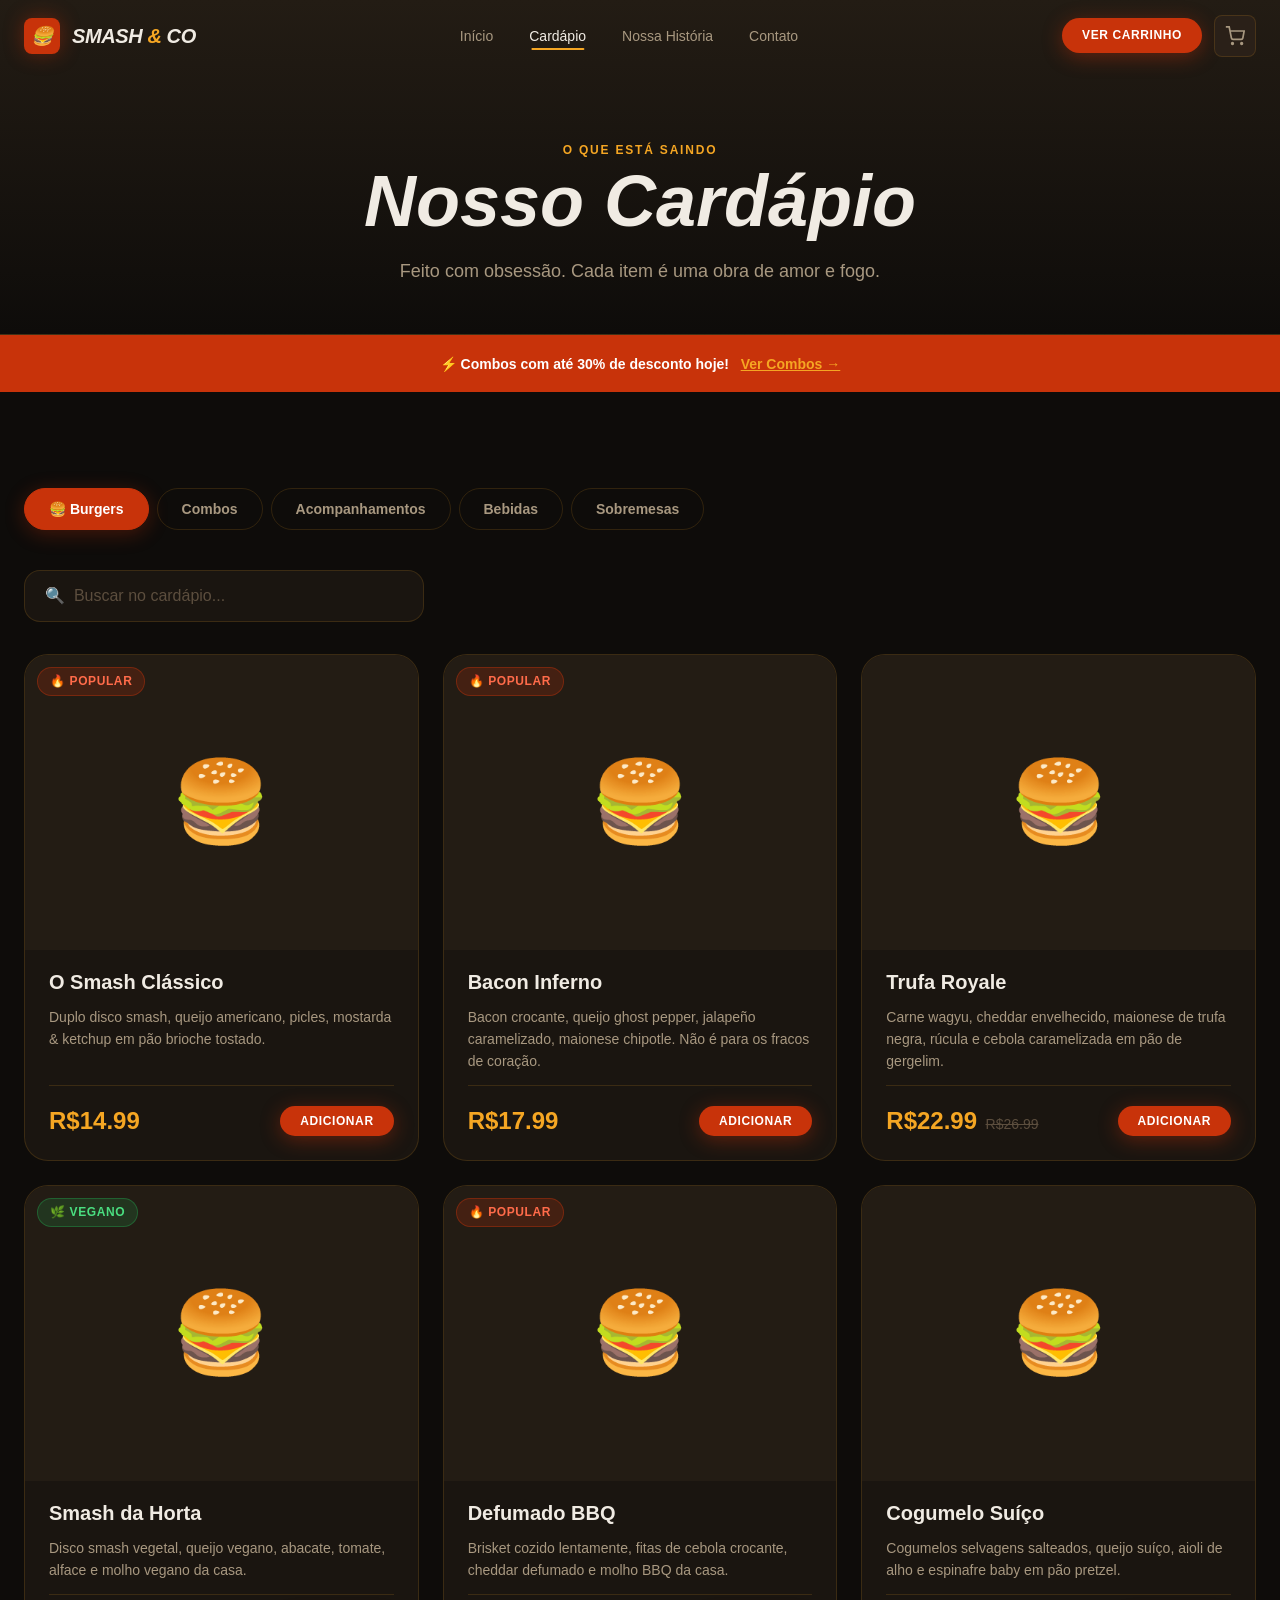
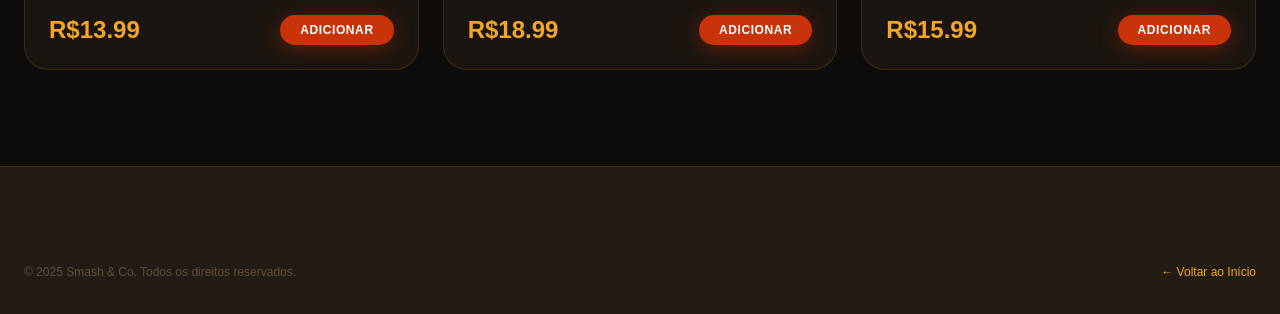
==== commit dcfedb75: "Limpeza de fontes e emojis" ====
--- a/menu.html
+++ b/menu.html
@@ -7,11 +7,20 @@
   <meta name="description" content="Explore nosso cardápio de hambúrgueres smash artesanais, combos, acompanhamentos, bebidas e sobremesas."/>
   <link rel="preconnect" href="https://fonts.googleapis.com"/>
   <link rel="preconnect" href="https://fonts.gstatic.com" crossorigin/>
-  <link href="https://fonts.googleapis.com/css2?family=Playfair+Display:ital,wght@0,700;0,900;1,700;1,900&family=DM+Sans:wght@400;500;600;700&display=swap" rel="stylesheet"/>
   <link rel="stylesheet" href="css/tokens.css"/>
   <link rel="stylesheet" href="css/global.css"/>
   <link rel="stylesheet" href="css/navbar.css"/>
   <link rel="stylesheet" href="css/components.css"/>
+
+  <!-- Favicon -->
+  <link rel="icon" type="image/png" href="assets/img/favicon.png"/>
+
+  <!-- Open Graph / Social Media -->
+  <meta property="og:type" content="website"/>
+  <meta property="og:url" content="https://smash-burger-restaurant.pages.dev/menu.html"/>
+  <meta property="og:title" content="Cardápio — Smash & Co"/>
+  <meta property="og:description" content="Explore nosso cardápio de hambúrgueres smash artesanais. Sabores intensos e ingredientes premium."/>
+  <meta property="og:image" content="https://smash-burger-restaurant.pages.dev/assets/img/social-card.jpg"/>
 </head>
 <body>
 
--- a/css/tokens.css
+++ b/css/tokens.css
@@ -18,9 +18,9 @@
   --color-border-hover:rgba(245,166,35,0.4);
 
   /* Typography */
-  --font-display: 'Playfair Display', 'Georgia', serif;
-  --font-body:    'DM Sans', 'Helvetica Neue', sans-serif;
-  --font-mono:    'DM Mono', monospace;
+  --font-display: -apple-system, BlinkMacSystemFont, "Segoe UI", Roboto, Helvetica, Arial, sans-serif;
+  --font-body:    -apple-system, BlinkMacSystemFont, "Segoe UI", Roboto, Helvetica, Arial, sans-serif;
+  --font-mono:    SFMono-Regular, Consolas, 'Liberation Mono', Menlo, monospace;
 
   /* Scale */
   --text-xs:   0.75rem;
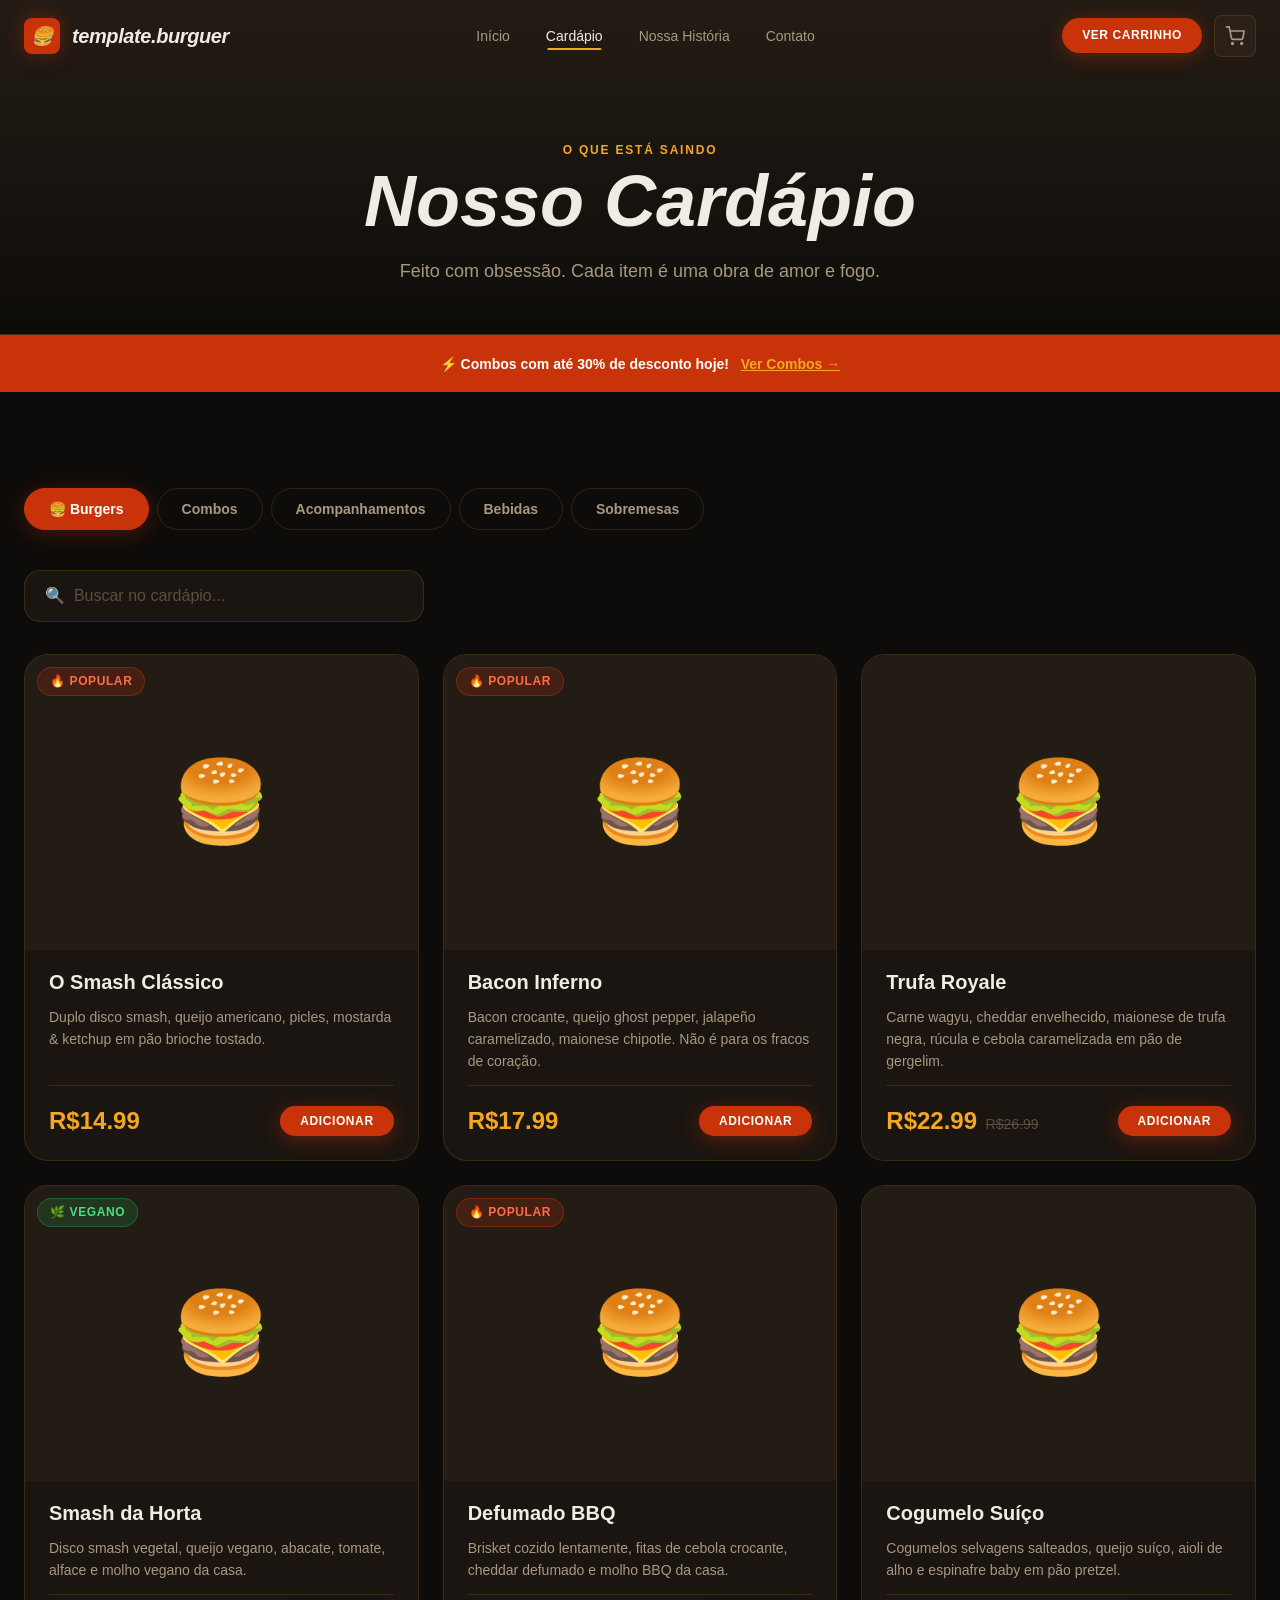
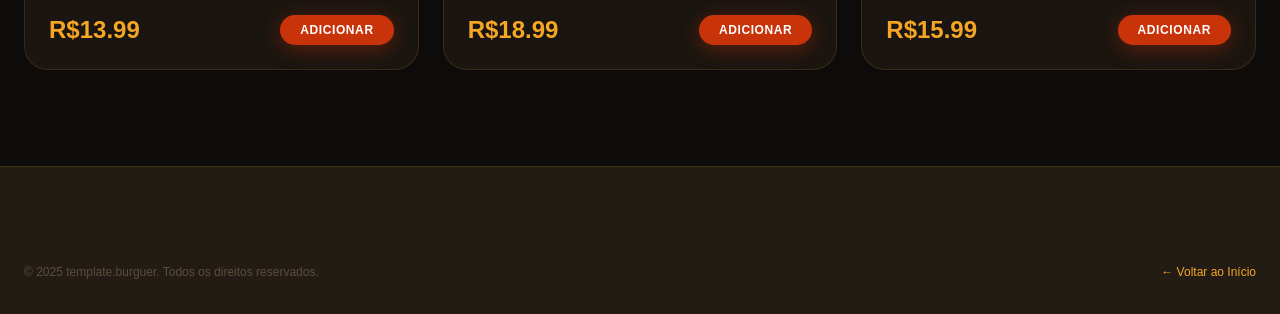
==== commit fb4a4220: "Alteração de nome para template.burguer" ====
--- a/menu.html
+++ b/menu.html
@@ -3,7 +3,7 @@
 <head>
   <meta charset="UTF-8"/>
   <meta name="viewport" content="width=device-width, initial-scale=1.0"/>
-  <title>Cardápio — Smash & Co</title>
+  <title>Cardápio — template.burguer</title>
   <meta name="description" content="Explore nosso cardápio de hambúrgueres smash artesanais, combos, acompanhamentos, bebidas e sobremesas."/>
   <link rel="preconnect" href="https://fonts.googleapis.com"/>
   <link rel="preconnect" href="https://fonts.gstatic.com" crossorigin/>
@@ -18,7 +18,7 @@
   <!-- Open Graph / Social Media -->
   <meta property="og:type" content="website"/>
   <meta property="og:url" content="https://smash-burger-restaurant.pages.dev/menu.html"/>
-  <meta property="og:title" content="Cardápio — Smash & Co"/>
+  <meta property="og:title" content="Cardápio — template.burguer"/>
   <meta property="og:description" content="Explore nosso cardápio de hambúrgueres smash artesanais. Sabores intensos e ingredientes premium."/>
   <meta property="og:image" content="https://smash-burger-restaurant.pages.dev/assets/img/social-card.jpg"/>
 </head>
@@ -29,7 +29,7 @@
     <div class="navbar__inner">
       <a href="index.html" class="navbar__logo">
         <div class="navbar__logo-icon">🍔</div>
-        <span>SMASH&nbsp;<em style="color:var(--color-accent);">&</em>&nbsp;CO</span>
+        <span>template.burguer</span>
       </a>
       <ul class="navbar__links">
         <li><a href="index.html"         class="navbar__link">Início</a></li>
@@ -96,7 +96,7 @@
 <footer class="footer">
   <div class="container">
     <div class="footer__bottom" style="padding-block:var(--space-8);">
-      <span>© 2025 Smash & Co. Todos os direitos reservados.</span>
+      <span>© 2025 template.burguer. Todos os direitos reservados.</span>
       <a href="index.html" style="color:var(--color-accent);">← Voltar ao Início</a>
     </div>
   </div>
